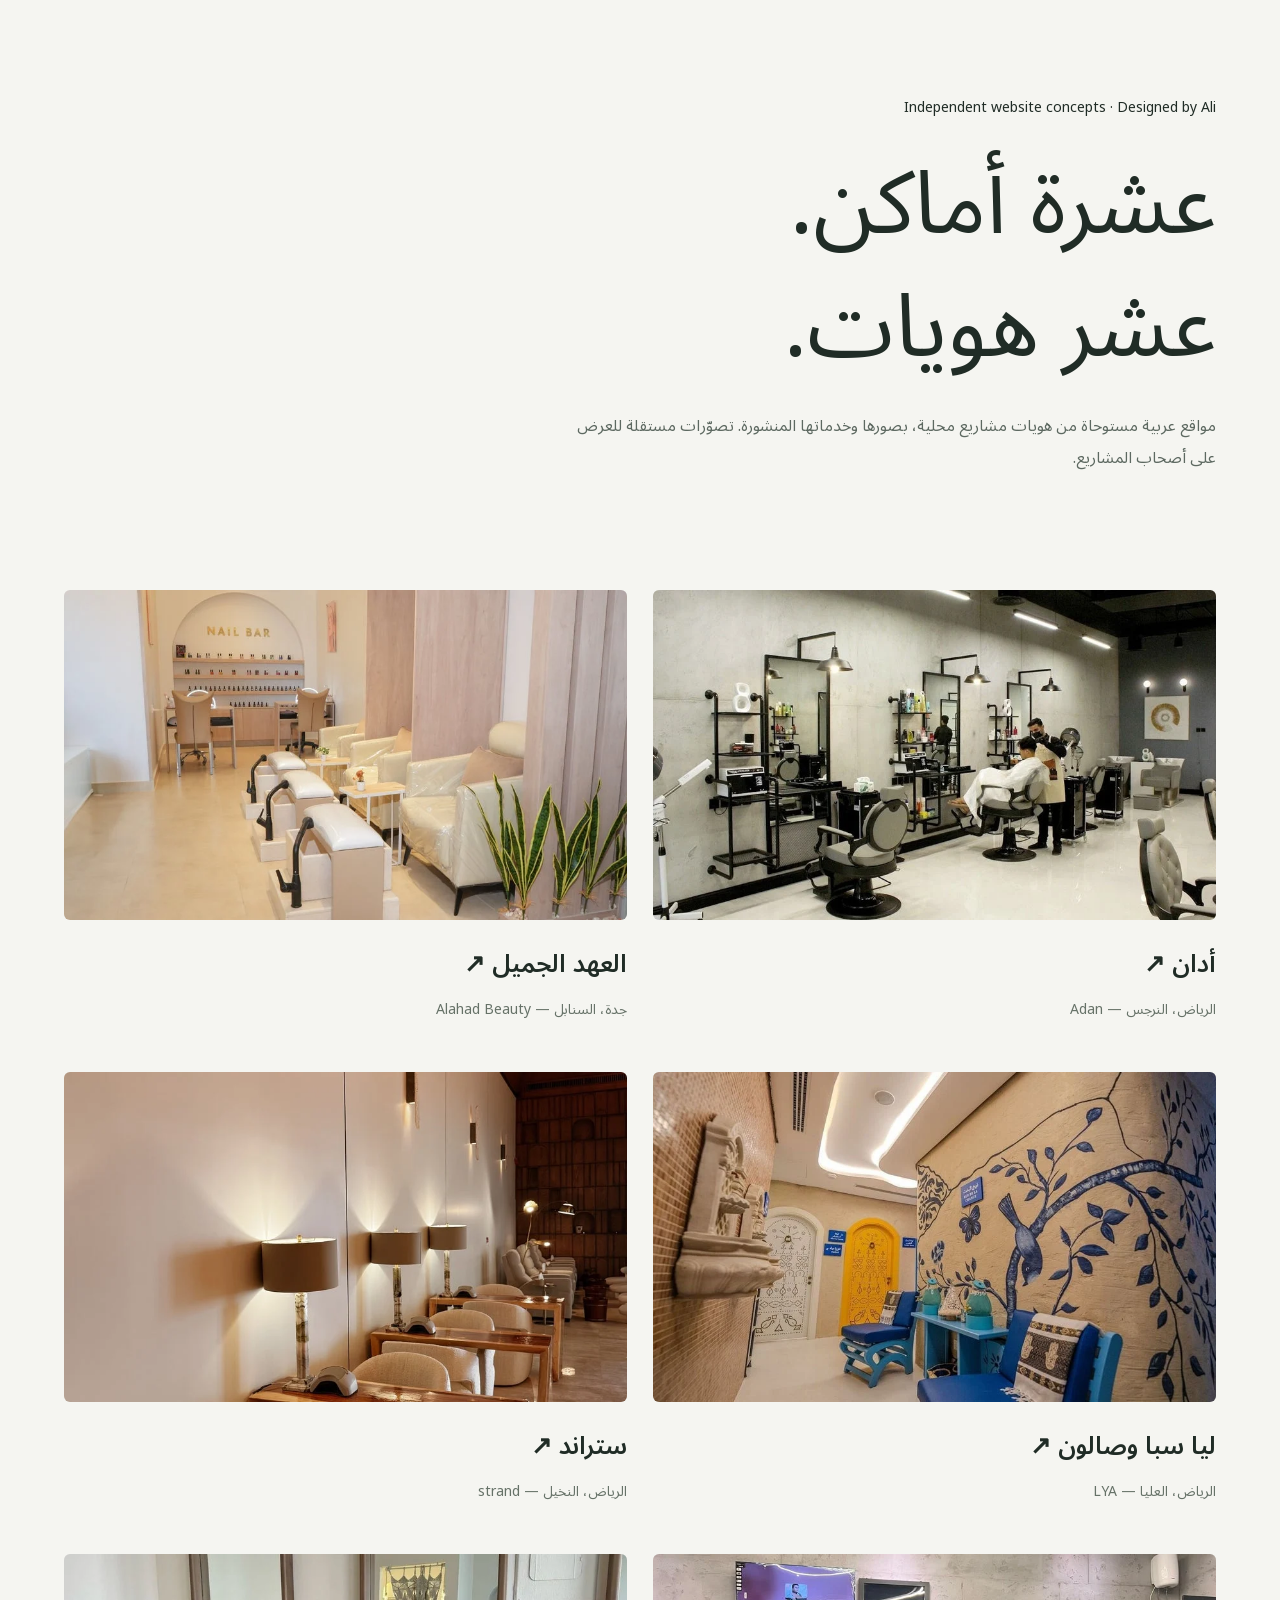
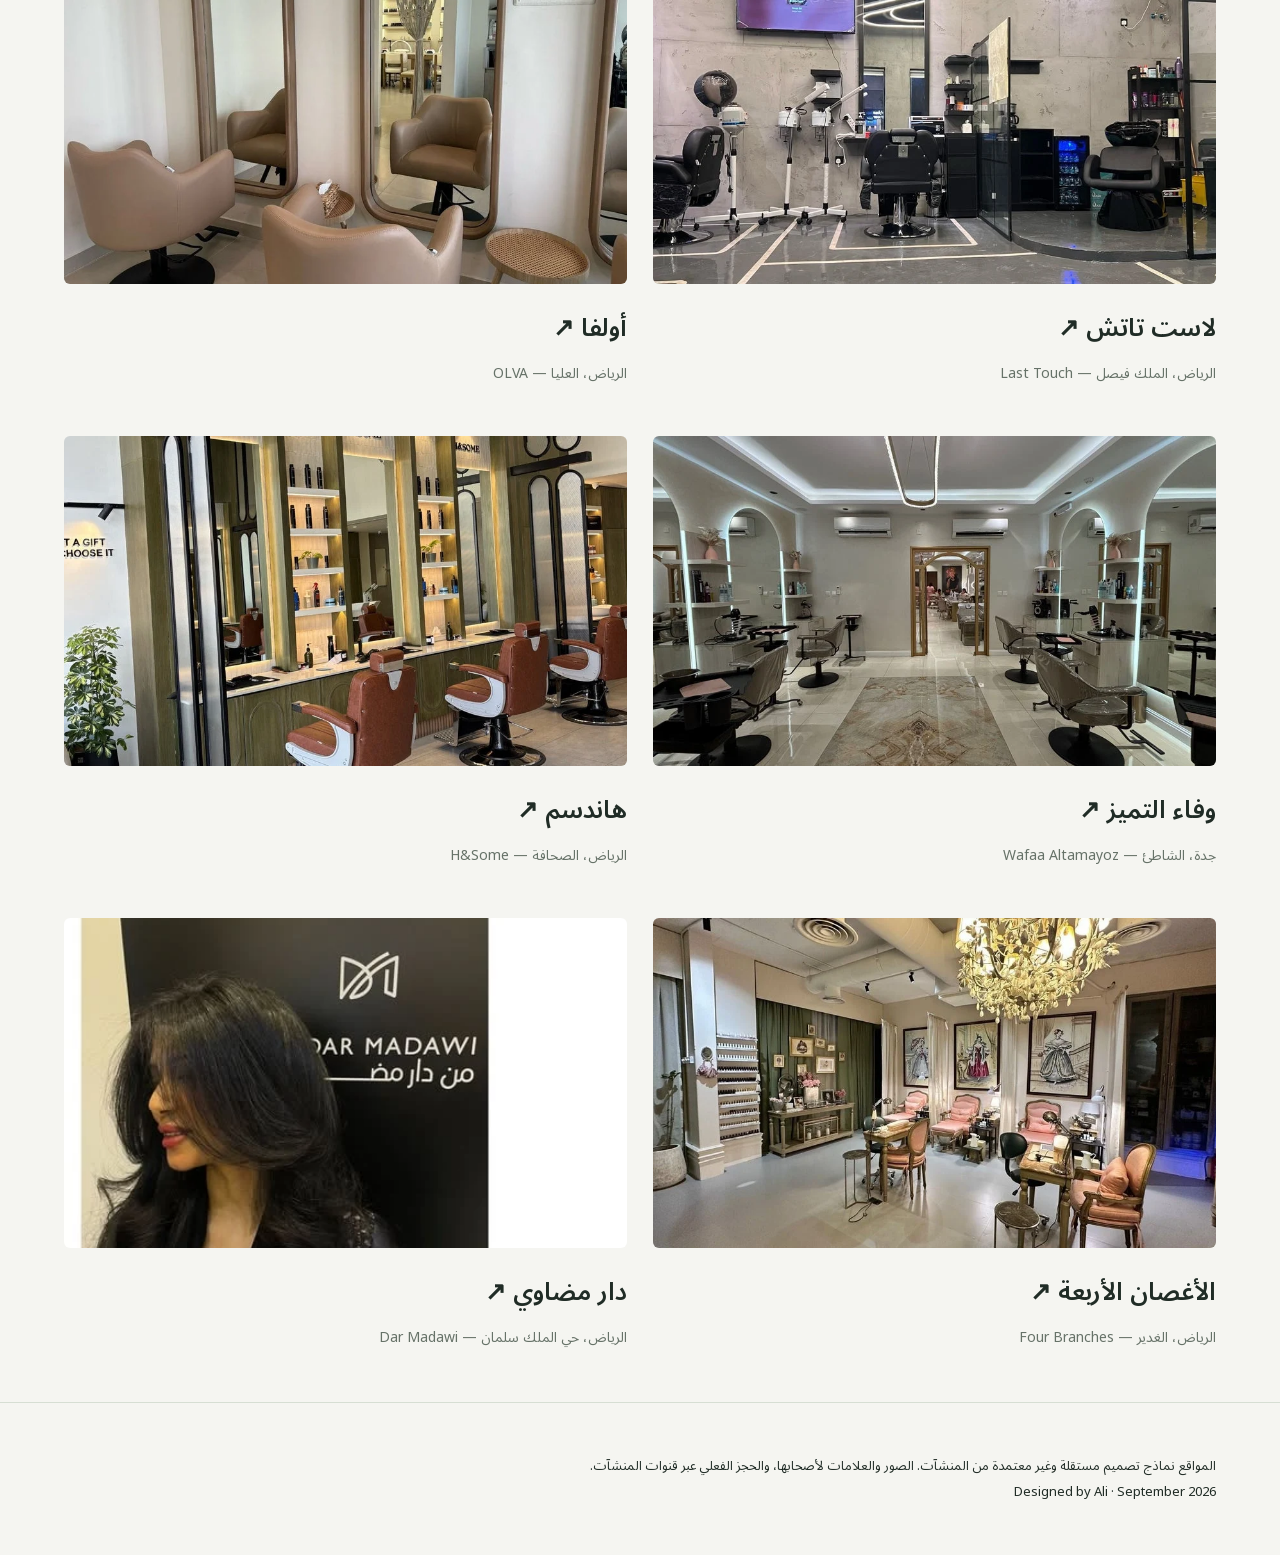
==== index.html @ f3ae63eb "Build ten Arabic business website concepts with sourced catalogs" ====
<!doctype html><html lang="ar" dir="rtl"><head><meta charset="utf-8"><meta name="viewport" content="width=device-width, initial-scale=1"><meta name="robots" content="noindex,nofollow"><link rel="icon" href="favicon.svg" type="image/svg+xml"><title>عشرة أماكن، عشر هويات | Ali</title><link rel="stylesheet" href="shared/fonts.css"><style>*{box-sizing:border-box}body{margin:0;background:#f5f5f1;color:#202c26;font-family:'Noto Sans Arabic',sans-serif}header,main,footer{max-width:1360px;margin:auto;padding:50px 5%}header{padding-top:90px}h1{font-size:clamp(40px,7vw,88px);font-weight:500;line-height:1.4;margin:20px 0}header p{max-width:640px;line-height:2;color:#5d6961}a{color:inherit;text-decoration:none}main{display:grid;grid-template-columns:1fr 1fr;gap:48px 26px}.card{display:block}.image{overflow:hidden;background:#ddd;border-radius:6px}.image img{display:block;width:100%;height:330px;object-fit:cover;transition:transform .5s}.card:hover img{transform:scale(1.035)}.card:focus-visible{outline:3px solid #345743;outline-offset:10px}.card h2{margin:18px 0 5px;font-size:25px}.card p{margin:0;color:#667268;font-size:14px}footer{border-top:1px solid #d6ded3;font-size:13px;line-height:2}small{font-size:14px}@media(max-width:700px){main{grid-template-columns:1fr;gap:32px}.image img{height:260px}header{padding-top:55px}}@media(prefers-reduced-motion:reduce){*{transition:none!important}}</style></head><body><header><small lang="en">Independent website concepts · Designed by Ali</small><h1>عشرة أماكن.<br>عشر هويات.</h1><p>مواقع عربية مستوحاة من هويات مشاريع محلية، بصورها وخدماتها المنشورة. تصوّرات مستقلة للعرض على أصحاب المشاريع.</p></header><main><a class="card" href="adan-salon/"><div class="image"><img src="adan-salon/assets/06.webp" alt="أدان" width="1000" height="700" loading="lazy"></div><h2>أدان <span aria-hidden="true">↗</span></h2><p>الرياض، النرجس — Adan</p></a><a class="card" href="alahad-beauty/"><div class="image"><img src="alahad-beauty/assets/00.webp" alt="العهد الجميل" width="1000" height="700" loading="lazy"></div><h2>العهد الجميل <span aria-hidden="true">↗</span></h2><p>جدة، السنابل — Alahad Beauty</p></a><a class="card" href="lya-spa/"><div class="image"><img src="lya-spa/assets/00.webp" alt="ليا سبا وصالون" width="1000" height="700" loading="lazy"></div><h2>ليا سبا وصالون <span aria-hidden="true">↗</span></h2><p>الرياض، العليا — LYA</p></a><a class="card" href="strand-salon/"><div class="image"><img src="strand-salon/assets/00.webp" alt="ستراند" width="1000" height="700" loading="lazy"></div><h2>ستراند <span aria-hidden="true">↗</span></h2><p>الرياض، النخيل — strand</p></a><a class="card" href="last-touch/"><div class="image"><img src="last-touch/assets/01.webp" alt="لاست تاتش" width="1000" height="700" loading="lazy"></div><h2>لاست تاتش <span aria-hidden="true">↗</span></h2><p>الرياض، الملك فيصل — Last Touch</p></a><a class="card" href="olva-spa/"><div class="image"><img src="olva-spa/assets/00.webp" alt="أولفا" width="1000" height="700" loading="lazy"></div><h2>أولفا <span aria-hidden="true">↗</span></h2><p>الرياض، العليا — OLVA</p></a><a class="card" href="wafaa-altamayoz/"><div class="image"><img src="wafaa-altamayoz/assets/03.webp" alt="وفاء التميز" width="1000" height="700" loading="lazy"></div><h2>وفاء التميز <span aria-hidden="true">↗</span></h2><p>جدة، الشاطئ — Wafaa Altamayoz</p></a><a class="card" href="handsome-salon/"><div class="image"><img src="handsome-salon/assets/01.webp" alt="هاندسم" width="1000" height="700" loading="lazy"></div><h2>هاندسم <span aria-hidden="true">↗</span></h2><p>الرياض، الصحافة — H&Some</p></a><a class="card" href="four-branches/"><div class="image"><img src="four-branches/assets/00.webp" alt="الأغصان الأربعة" width="1000" height="700" loading="lazy"></div><h2>الأغصان الأربعة <span aria-hidden="true">↗</span></h2><p>الرياض، الغدير — Four Branches</p></a><a class="card" href="dar-madawi/"><div class="image"><img src="dar-madawi/assets/ig10.webp" alt="دار مضاوي" width="1000" height="700" loading="lazy"></div><h2>دار مضاوي <span aria-hidden="true">↗</span></h2><p>الرياض، حي الملك سلمان — Dar Madawi</p></a></main><footer>المواقع نماذج تصميم مستقلة وغير معتمدة من المنشآت. الصور والعلامات لأصحابها، والحجز الفعلي عبر قنوات المنشآت.<br><span lang="en">Designed by Ali · September 2026</span></footer></body></html>
---- shared/fonts.css ----
/* latin-ext */
@font-face {
  font-family: 'DM Serif Display';
  font-style: normal;
  font-weight: 400;
  font-display: swap;
  src: url(fonts/font-0.woff2) format('woff2');
  unicode-range: U+0100-02BA, U+02BD-02C5, U+02C7-02CC, U+02CE-02D7, U+02DD-02FF, U+0304, U+0308, U+0329, U+1D00-1DBF, U+1E00-1E9F, U+1EF2-1EFF, U+2020, U+20A0-20AB, U+20AD-20C0, U+2113, U+2C60-2C7F, U+A720-A7FF;
}
/* latin */
@font-face {
  font-family: 'DM Serif Display';
  font-style: normal;
  font-weight: 400;
  font-display: swap;
  src: url(fonts/font-1.woff2) format('woff2');
  unicode-range: U+0000-00FF, U+0131, U+0152-0153, U+02BB-02BC, U+02C6, U+02DA, U+02DC, U+0304, U+0308, U+0329, U+2000-206F, U+20AC, U+2122, U+2191, U+2193, U+2212, U+2215, U+FEFF, U+FFFD;
}
/* cyrillic-ext */
@font-face {
  font-family: 'Manrope';
  font-style: normal;
  font-weight: 400;
  font-display: swap;
  src: url(fonts/font-2.woff2) format('woff2');
  unicode-range: U+0460-052F, U+1C80-1C8A, U+20B4, U+2DE0-2DFF, U+A640-A69F, U+FE2E-FE2F;
}
/* cyrillic */
@font-face {
  font-family: 'Manrope';
  font-style: normal;
  font-weight: 400;
  font-display: swap;
  src: url(fonts/font-3.woff2) format('woff2');
  unicode-range: U+0301, U+0400-045F, U+0490-0491, U+04B0-04B1, U+2116;
}
/* greek */
@font-face {
  font-family: 'Manrope';
  font-style: normal;
  font-weight: 400;
  font-display: swap;
  src: url(fonts/font-4.woff2) format('woff2');
  unicode-range: U+0370-0377, U+037A-037F, U+0384-038A, U+038C, U+038E-03A1, U+03A3-03FF;
}
/* vietnamese */
@font-face {
  font-family: 'Manrope';
  font-style: normal;
  font-weight: 400;
  font-display: swap;
  src: url(fonts/font-5.woff2) format('woff2');
  unicode-range: U+0102-0103, U+0110-0111, U+0128-0129, U+0168-0169, U+01A0-01A1, U+01AF-01B0, U+0300-0301, U+0303-0304, U+0308-0309, U+0323, U+0329, U+1EA0-1EF9, U+20AB;
}
/* latin-ext */
@font-face {
  font-family: 'Manrope';
  font-style: normal;
  font-weight: 400;
  font-display: swap;
  src: url(fonts/font-6.woff2) format('woff2');
  unicode-range: U+0100-02BA, U+02BD-02C5, U+02C7-02CC, U+02CE-02D7, U+02DD-02FF, U+0304, U+0308, U+0329, U+1D00-1DBF, U+1E00-1E9F, U+1EF2-1EFF, U+2020, U+20A0-20AB, U+20AD-20C0, U+2113, U+2C60-2C7F, U+A720-A7FF;
}
/* latin */
@font-face {
  font-family: 'Manrope';
  font-style: normal;
  font-weight: 400;
  font-display: swap;
  src: url(fonts/font-7.woff2) format('woff2');
  unicode-range: U+0000-00FF, U+0131, U+0152-0153, U+02BB-02BC, U+02C6, U+02DA, U+02DC, U+0304, U+0308, U+0329, U+2000-206F, U+20AC, U+2122, U+2191, U+2193, U+2212, U+2215, U+FEFF, U+FFFD;
}
/* cyrillic-ext */
@font-face {
  font-family: 'Manrope';
  font-style: normal;
  font-weight: 600;
  font-display: swap;
  src: url(fonts/font-2.woff2) format('woff2');
  unicode-range: U+0460-052F, U+1C80-1C8A, U+20B4, U+2DE0-2DFF, U+A640-A69F, U+FE2E-FE2F;
}
/* cyrillic */
@font-face {
  font-family: 'Manrope';
  font-style: normal;
  font-weight: 600;
  font-display: swap;
  src: url(fonts/font-3.woff2) format('woff2');
  unicode-range: U+0301, U+0400-045F, U+0490-0491, U+04B0-04B1, U+2116;
}
/* greek */
@font-face {
  font-family: 'Manrope';
  font-style: normal;
  font-weight: 600;
  font-display: swap;
  src: url(fonts/font-4.woff2) format('woff2');
  unicode-range: U+0370-0377, U+037A-037F, U+0384-038A, U+038C, U+038E-03A1, U+03A3-03FF;
}
/* vietnamese */
@font-face {
  font-family: 'Manrope';
  font-style: normal;
  font-weight: 600;
  font-display: swap;
  src: url(fonts/font-5.woff2) format('woff2');
  unicode-range: U+0102-0103, U+0110-0111, U+0128-0129, U+0168-0169, U+01A0-01A1, U+01AF-01B0, U+0300-0301, U+0303-0304, U+0308-0309, U+0323, U+0329, U+1EA0-1EF9, U+20AB;
}
/* latin-ext */
@font-face {
  font-family: 'Manrope';
  font-style: normal;
  font-weight: 600;
  font-display: swap;
  src: url(fonts/font-6.woff2) format('woff2');
  unicode-range: U+0100-02BA, U+02BD-02C5, U+02C7-02CC, U+02CE-02D7, U+02DD-02FF, U+0304, U+0308, U+0329, U+1D00-1DBF, U+1E00-1E9F, U+1EF2-1EFF, U+2020, U+20A0-20AB, U+20AD-20C0, U+2113, U+2C60-2C7F, U+A720-A7FF;
}
/* latin */
@font-face {
  font-family: 'Manrope';
  font-style: normal;
  font-weight: 600;
  font-display: swap;
  src: url(fonts/font-7.woff2) format('woff2');
  unicode-range: U+0000-00FF, U+0131, U+0152-0153, U+02BB-02BC, U+02C6, U+02DA, U+02DC, U+0304, U+0308, U+0329, U+2000-206F, U+20AC, U+2122, U+2191, U+2193, U+2212, U+2215, U+FEFF, U+FFFD;
}
/* arabic */
@font-face {
  font-family: 'Noto Naskh Arabic';
  font-style: normal;
  font-weight: 400;
  font-display: swap;
  src: url(fonts/font-8.woff2) format('woff2');
  unicode-range: U+0600-06FF, U+0750-077F, U+0870-088E, U+0890-0891, U+0897-08E1, U+08E3-08FF, U+200C-200E, U+2010-2011, U+204F, U+2E41, U+FB50-FDFF, U+FE70-FE74, U+FE76-FEFC, U+102E0-102FB, U+10E60-10E7E, U+10EC2-10EC4, U+10EFC-10EFF, U+1EE00-1EE03, U+1EE05-1EE1F, U+1EE21-1EE22, U+1EE24, U+1EE27, U+1EE29-1EE32, U+1EE34-1EE37, U+1EE39, U+1EE3B, U+1EE42, U+1EE47, U+1EE49, U+1EE4B, U+1EE4D-1EE4F, U+1EE51-1EE52, U+1EE54, U+1EE57, U+1EE59, U+1EE5B, U+1EE5D, U+1EE5F, U+1EE61-1EE62, U+1EE64, U+1EE67-1EE6A, U+1EE6C-1EE72, U+1EE74-1EE77, U+1EE79-1EE7C, U+1EE7E, U+1EE80-1EE89, U+1EE8B-1EE9B, U+1EEA1-1EEA3, U+1EEA5-1EEA9, U+1EEAB-1EEBB, U+1EEF0-1EEF1;
}
/* math */
@font-face {
  font-family: 'Noto Naskh Arabic';
  font-style: normal;
  font-weight: 400;
  font-display: swap;
  src: url(fonts/font-9.woff2) format('woff2');
  unicode-range: U+0302-0303, U+0305, U+0307-0308, U+0310, U+0312, U+0315, U+031A, U+0326-0327, U+032C, U+032F-0330, U+0332-0333, U+0338, U+033A, U+0346, U+034D, U+0391-03A1, U+03A3-03A9, U+03B1-03C9, U+03D1, U+03D5-03D6, U+03F0-03F1, U+03F4-03F5, U+2016-2017, U+2034-2038, U+203C, U+2040, U+2043, U+2047, U+2050, U+2057, U+205F, U+2070-2071, U+2074-208E, U+2090-209C, U+20D0-20DC, U+20E1, U+20E5-20EF, U+2100-2112, U+2114-2115, U+2117-2121, U+2123-214F, U+2190, U+2192, U+2194-21AE, U+21B0-21E5, U+21F1-21F2, U+21F4-2211, U+2213-2214, U+2216-22FF, U+2308-230B, U+2310, U+2319, U+231C-2321, U+2336-237A, U+237C, U+2395, U+239B-23B7, U+23D0, U+23DC-23E1, U+2474-2475, U+25AF, U+25B3, U+25B7, U+25BD, U+25C1, U+25CA, U+25CC, U+25FB, U+266D-266F, U+27C0-27FF, U+2900-2AFF, U+2B0E-2B11, U+2B30-2B4C, U+2BFE, U+3030, U+FF5B, U+FF5D, U+1D400-1D7FF, U+1EE00-1EEFF;
}
/* symbols */
@font-face {
  font-family: 'Noto Naskh Arabic';
  font-style: normal;
  font-weight: 400;
  font-display: swap;
  src: url(fonts/font-10.woff2) format('woff2');
  unicode-range: U+0001-000C, U+000E-001F, U+007F-009F, U+20DD-20E0, U+20E2-20E4, U+2150-218F, U+2190, U+2192, U+2194-2199, U+21AF, U+21E6-21F0, U+21F3, U+2218-2219, U+2299, U+22C4-22C6, U+2300-243F, U+2440-244A, U+2460-24FF, U+25A0-27BF, U+2800-28FF, U+2921-2922, U+2981, U+29BF, U+29EB, U+2B00-2BFF, U+4DC0-4DFF, U+FFF9-FFFB, U+10140-1018E, U+10190-1019C, U+101A0, U+101D0-101FD, U+102E0-102FB, U+10E60-10E7E, U+1D2C0-1D2D3, U+1D2E0-1D37F, U+1F000-1F0FF, U+1F100-1F1AD, U+1F1E6-1F1FF, U+1F30D-1F30F, U+1F315, U+1F31C, U+1F31E, U+1F320-1F32C, U+1F336, U+1F378, U+1F37D, U+1F382, U+1F393-1F39F, U+1F3A7-1F3A8, U+1F3AC-1F3AF, U+1F3C2, U+1F3C4-1F3C6, U+1F3CA-1F3CE, U+1F3D4-1F3E0, U+1F3ED, U+1F3F1-1F3F3, U+1F3F5-1F3F7, U+1F408, U+1F415, U+1F41F, U+1F426, U+1F43F, U+1F441-1F442, U+1F444, U+1F446-1F449, U+1F44C-1F44E, U+1F453, U+1F46A, U+1F47D, U+1F4A3, U+1F4B0, U+1F4B3, U+1F4B9, U+1F4BB, U+1F4BF, U+1F4C8-1F4CB, U+1F4D6, U+1F4DA, U+1F4DF, U+1F4E3-1F4E6, U+1F4EA-1F4ED, U+1F4F7, U+1F4F9-1F4FB, U+1F4FD-1F4FE, U+1F503, U+1F507-1F50B, U+1F50D, U+1F512-1F513, U+1F53E-1F54A, U+1F54F-1F5FA, U+1F610, U+1F650-1F67F, U+1F687, U+1F68D, U+1F691, U+1F694, U+1F698, U+1F6AD, U+1F6B2, U+1F6B9-1F6BA, U+1F6BC, U+1F6C6-1F6CF, U+1F6D3-1F6D7, U+1F6E0-1F6EA, U+1F6F0-1F6F3, U+1F6F7-1F6FC, U+1F700-1F7FF, U+1F800-1F80B, U+1F810-1F847, U+1F850-1F859, U+1F860-1F887, U+1F890-1F8AD, U+1F8B0-1F8BB, U+1F8C0-1F8C1, U+1F900-1F90B, U+1F93B, U+1F946, U+1F984, U+1F996, U+1F9E9, U+1FA00-1FA6F, U+1FA70-1FA7C, U+1FA80-1FA89, U+1FA8F-1FAC6, U+1FACE-1FADC, U+1FADF-1FAE9, U+1FAF0-1FAF8, U+1FB00-1FBFF;
}
/* latin-ext */
@font-face {
  font-family: 'Noto Naskh Arabic';
  font-style: normal;
  font-weight: 400;
  font-display: swap;
  src: url(fonts/font-11.woff2) format('woff2');
  unicode-range: U+0100-02BA, U+02BD-02C5, U+02C7-02CC, U+02CE-02D7, U+02DD-02FF, U+0304, U+0308, U+0329, U+1D00-1DBF, U+1E00-1E9F, U+1EF2-1EFF, U+2020, U+20A0-20AB, U+20AD-20C0, U+2113, U+2C60-2C7F, U+A720-A7FF;
}
/* latin */
@font-face {
  font-family: 'Noto Naskh Arabic';
  font-style: normal;
  font-weight: 400;
  font-display: swap;
  src: url(fonts/font-12.woff2) format('woff2');
  unicode-range: U+0000-00FF, U+0131, U+0152-0153, U+02BB-02BC, U+02C6, U+02DA, U+02DC, U+0304, U+0308, U+0329, U+2000-206F, U+20AC, U+2122, U+2191, U+2193, U+2212, U+2215, U+FEFF, U+FFFD;
}
/* arabic */
@font-face {
  font-family: 'Noto Naskh Arabic';
  font-style: normal;
  font-weight: 600;
  font-display: swap;
  src: url(fonts/font-8.woff2) format('woff2');
  unicode-range: U+0600-06FF, U+0750-077F, U+0870-088E, U+0890-0891, U+0897-08E1, U+08E3-08FF, U+200C-200E, U+2010-2011, U+204F, U+2E41, U+FB50-FDFF, U+FE70-FE74, U+FE76-FEFC, U+102E0-102FB, U+10E60-10E7E, U+10EC2-10EC4, U+10EFC-10EFF, U+1EE00-1EE03, U+1EE05-1EE1F, U+1EE21-1EE22, U+1EE24, U+1EE27, U+1EE29-1EE32, U+1EE34-1EE37, U+1EE39, U+1EE3B, U+1EE42, U+1EE47, U+1EE49, U+1EE4B, U+1EE4D-1EE4F, U+1EE51-1EE52, U+1EE54, U+1EE57, U+1EE59, U+1EE5B, U+1EE5D, U+1EE5F, U+1EE61-1EE62, U+1EE64, U+1EE67-1EE6A, U+1EE6C-1EE72, U+1EE74-1EE77, U+1EE79-1EE7C, U+1EE7E, U+1EE80-1EE89, U+1EE8B-1EE9B, U+1EEA1-1EEA3, U+1EEA5-1EEA9, U+1EEAB-1EEBB, U+1EEF0-1EEF1;
}
/* math */
@font-face {
  font-family: 'Noto Naskh Arabic';
  font-style: normal;
  font-weight: 600;
  font-display: swap;
  src: url(fonts/font-9.woff2) format('woff2');
  unicode-range: U+0302-0303, U+0305, U+0307-0308, U+0310, U+0312, U+0315, U+031A, U+0326-0327, U+032C, U+032F-0330, U+0332-0333, U+0338, U+033A, U+0346, U+034D, U+0391-03A1, U+03A3-03A9, U+03B1-03C9, U+03D1, U+03D5-03D6, U+03F0-03F1, U+03F4-03F5, U+2016-2017, U+2034-2038, U+203C, U+2040, U+2043, U+2047, U+2050, U+2057, U+205F, U+2070-2071, U+2074-208E, U+2090-209C, U+20D0-20DC, U+20E1, U+20E5-20EF, U+2100-2112, U+2114-2115, U+2117-2121, U+2123-214F, U+2190, U+2192, U+2194-21AE, U+21B0-21E5, U+21F1-21F2, U+21F4-2211, U+2213-2214, U+2216-22FF, U+2308-230B, U+2310, U+2319, U+231C-2321, U+2336-237A, U+237C, U+2395, U+239B-23B7, U+23D0, U+23DC-23E1, U+2474-2475, U+25AF, U+25B3, U+25B7, U+25BD, U+25C1, U+25CA, U+25CC, U+25FB, U+266D-266F, U+27C0-27FF, U+2900-2AFF, U+2B0E-2B11, U+2B30-2B4C, U+2BFE, U+3030, U+FF5B, U+FF5D, U+1D400-1D7FF, U+1EE00-1EEFF;
}
/* symbols */
@font-face {
  font-family: 'Noto Naskh Arabic';
  font-style: normal;
  font-weight: 600;
  font-display: swap;
  src: url(fonts/font-10.woff2) format('woff2');
  unicode-range: U+0001-000C, U+000E-001F, U+007F-009F, U+20DD-20E0, U+20E2-20E4, U+2150-218F, U+2190, U+2192, U+2194-2199, U+21AF, U+21E6-21F0, U+21F3, U+2218-2219, U+2299, U+22C4-22C6, U+2300-243F, U+2440-244A, U+2460-24FF, U+25A0-27BF, U+2800-28FF, U+2921-2922, U+2981, U+29BF, U+29EB, U+2B00-2BFF, U+4DC0-4DFF, U+FFF9-FFFB, U+10140-1018E, U+10190-1019C, U+101A0, U+101D0-101FD, U+102E0-102FB, U+10E60-10E7E, U+1D2C0-1D2D3, U+1D2E0-1D37F, U+1F000-1F0FF, U+1F100-1F1AD, U+1F1E6-1F1FF, U+1F30D-1F30F, U+1F315, U+1F31C, U+1F31E, U+1F320-1F32C, U+1F336, U+1F378, U+1F37D, U+1F382, U+1F393-1F39F, U+1F3A7-1F3A8, U+1F3AC-1F3AF, U+1F3C2, U+1F3C4-1F3C6, U+1F3CA-1F3CE, U+1F3D4-1F3E0, U+1F3ED, U+1F3F1-1F3F3, U+1F3F5-1F3F7, U+1F408, U+1F415, U+1F41F, U+1F426, U+1F43F, U+1F441-1F442, U+1F444, U+1F446-1F449, U+1F44C-1F44E, U+1F453, U+1F46A, U+1F47D, U+1F4A3, U+1F4B0, U+1F4B3, U+1F4B9, U+1F4BB, U+1F4BF, U+1F4C8-1F4CB, U+1F4D6, U+1F4DA, U+1F4DF, U+1F4E3-1F4E6, U+1F4EA-1F4ED, U+1F4F7, U+1F4F9-1F4FB, U+1F4FD-1F4FE, U+1F503, U+1F507-1F50B, U+1F50D, U+1F512-1F513, U+1F53E-1F54A, U+1F54F-1F5FA, U+1F610, U+1F650-1F67F, U+1F687, U+1F68D, U+1F691, U+1F694, U+1F698, U+1F6AD, U+1F6B2, U+1F6B9-1F6BA, U+1F6BC, U+1F6C6-1F6CF, U+1F6D3-1F6D7, U+1F6E0-1F6EA, U+1F6F0-1F6F3, U+1F6F7-1F6FC, U+1F700-1F7FF, U+1F800-1F80B, U+1F810-1F847, U+1F850-1F859, U+1F860-1F887, U+1F890-1F8AD, U+1F8B0-1F8BB, U+1F8C0-1F8C1, U+1F900-1F90B, U+1F93B, U+1F946, U+1F984, U+1F996, U+1F9E9, U+1FA00-1FA6F, U+1FA70-1FA7C, U+1FA80-1FA89, U+1FA8F-1FAC6, U+1FACE-1FADC, U+1FADF-1FAE9, U+1FAF0-1FAF8, U+1FB00-1FBFF;
}
/* latin-ext */
@font-face {
  font-family: 'Noto Naskh Arabic';
  font-style: normal;
  font-weight: 600;
  font-display: swap;
  src: url(fonts/font-11.woff2) format('woff2');
  unicode-range: U+0100-02BA, U+02BD-02C5, U+02C7-02CC, U+02CE-02D7, U+02DD-02FF, U+0304, U+0308, U+0329, U+1D00-1DBF, U+1E00-1E9F, U+1EF2-1EFF, U+2020, U+20A0-20AB, U+20AD-20C0, U+2113, U+2C60-2C7F, U+A720-A7FF;
}
/* latin */
@font-face {
  font-family: 'Noto Naskh Arabic';
  font-style: normal;
  font-weight: 600;
  font-display: swap;
  src: url(fonts/font-12.woff2) format('woff2');
  unicode-range: U+0000-00FF, U+0131, U+0152-0153, U+02BB-02BC, U+02C6, U+02DA, U+02DC, U+0304, U+0308, U+0329, U+2000-206F, U+20AC, U+2122, U+2191, U+2193, U+2212, U+2215, U+FEFF, U+FFFD;
}
/* arabic */
@font-face {
  font-family: 'Noto Sans Arabic';
  font-style: normal;
  font-weight: 400;
  font-stretch: 100%;
  font-display: swap;
  src: url(fonts/font-13.woff2) format('woff2');
  unicode-range: U+0600-06FF, U+0750-077F, U+0870-088E, U+0890-0891, U+0897-08E1, U+08E3-08FF, U+200C-200E, U+2010-2011, U+204F, U+2E41, U+FB50-FDFF, U+FE70-FE74, U+FE76-FEFC, U+102E0-102FB, U+10E60-10E7E, U+10EC2-10EC4, U+10EFC-10EFF, U+1EE00-1EE03, U+1EE05-1EE1F, U+1EE21-1EE22, U+1EE24, U+1EE27, U+1EE29-1EE32, U+1EE34-1EE37, U+1EE39, U+1EE3B, U+1EE42, U+1EE47, U+1EE49, U+1EE4B, U+1EE4D-1EE4F, U+1EE51-1EE52, U+1EE54, U+1EE57, U+1EE59, U+1EE5B, U+1EE5D, U+1EE5F, U+1EE61-1EE62, U+1EE64, U+1EE67-1EE6A, U+1EE6C-1EE72, U+1EE74-1EE77, U+1EE79-1EE7C, U+1EE7E, U+1EE80-1EE89, U+1EE8B-1EE9B, U+1EEA1-1EEA3, U+1EEA5-1EEA9, U+1EEAB-1EEBB, U+1EEF0-1EEF1;
}
/* math */
@font-face {
  font-family: 'Noto Sans Arabic';
  font-style: normal;
  font-weight: 400;
  font-stretch: 100%;
  font-display: swap;
  src: url(fonts/font-14.woff2) format('woff2');
  unicode-range: U+0302-0303, U+0305, U+0307-0308, U+0310, U+0312, U+0315, U+031A, U+0326-0327, U+032C, U+032F-0330, U+0332-0333, U+0338, U+033A, U+0346, U+034D, U+0391-03A1, U+03A3-03A9, U+03B1-03C9, U+03D1, U+03D5-03D6, U+03F0-03F1, U+03F4-03F5, U+2016-2017, U+2034-2038, U+203C, U+2040, U+2043, U+2047, U+2050, U+2057, U+205F, U+2070-2071, U+2074-208E, U+2090-209C, U+20D0-20DC, U+20E1, U+20E5-20EF, U+2100-2112, U+2114-2115, U+2117-2121, U+2123-214F, U+2190, U+2192, U+2194-21AE, U+21B0-21E5, U+21F1-21F2, U+21F4-2211, U+2213-2214, U+2216-22FF, U+2308-230B, U+2310, U+2319, U+231C-2321, U+2336-237A, U+237C, U+2395, U+239B-23B7, U+23D0, U+23DC-23E1, U+2474-2475, U+25AF, U+25B3, U+25B7, U+25BD, U+25C1, U+25CA, U+25CC, U+25FB, U+266D-266F, U+27C0-27FF, U+2900-2AFF, U+2B0E-2B11, U+2B30-2B4C, U+2BFE, U+3030, U+FF5B, U+FF5D, U+1D400-1D7FF, U+1EE00-1EEFF;
}
/* symbols */
@font-face {
  font-family: 'Noto Sans Arabic';
  font-style: normal;
  font-weight: 400;
  font-stretch: 100%;
  font-display: swap;
  src: url(fonts/font-15.woff2) format('woff2');
  unicode-range: U+0001-000C, U+000E-001F, U+007F-009F, U+20DD-20E0, U+20E2-20E4, U+2150-218F, U+2190, U+2192, U+2194-2199, U+21AF, U+21E6-21F0, U+21F3, U+2218-2219, U+2299, U+22C4-22C6, U+2300-243F, U+2440-244A, U+2460-24FF, U+25A0-27BF, U+2800-28FF, U+2921-2922, U+2981, U+29BF, U+29EB, U+2B00-2BFF, U+4DC0-4DFF, U+FFF9-FFFB, U+10140-1018E, U+10190-1019C, U+101A0, U+101D0-101FD, U+102E0-102FB, U+10E60-10E7E, U+1D2C0-1D2D3, U+1D2E0-1D37F, U+1F000-1F0FF, U+1F100-1F1AD, U+1F1E6-1F1FF, U+1F30D-1F30F, U+1F315, U+1F31C, U+1F31E, U+1F320-1F32C, U+1F336, U+1F378, U+1F37D, U+1F382, U+1F393-1F39F, U+1F3A7-1F3A8, U+1F3AC-1F3AF, U+1F3C2, U+1F3C4-1F3C6, U+1F3CA-1F3CE, U+1F3D4-1F3E0, U+1F3ED, U+1F3F1-1F3F3, U+1F3F5-1F3F7, U+1F408, U+1F415, U+1F41F, U+1F426, U+1F43F, U+1F441-1F442, U+1F444, U+1F446-1F449, U+1F44C-1F44E, U+1F453, U+1F46A, U+1F47D, U+1F4A3, U+1F4B0, U+1F4B3, U+1F4B9, U+1F4BB, U+1F4BF, U+1F4C8-1F4CB, U+1F4D6, U+1F4DA, U+1F4DF, U+1F4E3-1F4E6, U+1F4EA-1F4ED, U+1F4F7, U+1F4F9-1F4FB, U+1F4FD-1F4FE, U+1F503, U+1F507-1F50B, U+1F50D, U+1F512-1F513, U+1F53E-1F54A, U+1F54F-1F5FA, U+1F610, U+1F650-1F67F, U+1F687, U+1F68D, U+1F691, U+1F694, U+1F698, U+1F6AD, U+1F6B2, U+1F6B9-1F6BA, U+1F6BC, U+1F6C6-1F6CF, U+1F6D3-1F6D7, U+1F6E0-1F6EA, U+1F6F0-1F6F3, U+1F6F7-1F6FC, U+1F700-1F7FF, U+1F800-1F80B, U+1F810-1F847, U+1F850-1F859, U+1F860-1F887, U+1F890-1F8AD, U+1F8B0-1F8BB, U+1F8C0-1F8C1, U+1F900-1F90B, U+1F93B, U+1F946, U+1F984, U+1F996, U+1F9E9, U+1FA00-1FA6F, U+1FA70-1FA7C, U+1FA80-1FA89, U+1FA8F-1FAC6, U+1FACE-1FADC, U+1FADF-1FAE9, U+1FAF0-1FAF8, U+1FB00-1FBFF;
}
/* latin-ext */
@font-face {
  font-family: 'Noto Sans Arabic';
  font-style: normal;
  font-weight: 400;
  font-stretch: 100%;
  font-display: swap;
  src: url(fonts/font-16.woff2) format('woff2');
  unicode-range: U+0100-02BA, U+02BD-02C5, U+02C7-02CC, U+02CE-02D7, U+02DD-02FF, U+0304, U+0308, U+0329, U+1D00-1DBF, U+1E00-1E9F, U+1EF2-1EFF, U+2020, U+20A0-20AB, U+20AD-20C0, U+2113, U+2C60-2C7F, U+A720-A7FF;
}
/* latin */
@font-face {
  font-family: 'Noto Sans Arabic';
  font-style: normal;
  font-weight: 400;
  font-stretch: 100%;
  font-display: swap;
  src: url(fonts/font-17.woff2) format('woff2');
  unicode-range: U+0000-00FF, U+0131, U+0152-0153, U+02BB-02BC, U+02C6, U+02DA, U+02DC, U+0304, U+0308, U+0329, U+2000-206F, U+20AC, U+2122, U+2191, U+2193, U+2212, U+2215, U+FEFF, U+FFFD;
}
/* arabic */
@font-face {
  font-family: 'Noto Sans Arabic';
  font-style: normal;
  font-weight: 600;
  font-stretch: 100%;
  font-display: swap;
  src: url(fonts/font-13.woff2) format('woff2');
  unicode-range: U+0600-06FF, U+0750-077F, U+0870-088E, U+0890-0891, U+0897-08E1, U+08E3-08FF, U+200C-200E, U+2010-2011, U+204F, U+2E41, U+FB50-FDFF, U+FE70-FE74, U+FE76-FEFC, U+102E0-102FB, U+10E60-10E7E, U+10EC2-10EC4, U+10EFC-10EFF, U+1EE00-1EE03, U+1EE05-1EE1F, U+1EE21-1EE22, U+1EE24, U+1EE27, U+1EE29-1EE32, U+1EE34-1EE37, U+1EE39, U+1EE3B, U+1EE42, U+1EE47, U+1EE49, U+1EE4B, U+1EE4D-1EE4F, U+1EE51-1EE52, U+1EE54, U+1EE57, U+1EE59, U+1EE5B, U+1EE5D, U+1EE5F, U+1EE61-1EE62, U+1EE64, U+1EE67-1EE6A, U+1EE6C-1EE72, U+1EE74-1EE77, U+1EE79-1EE7C, U+1EE7E, U+1EE80-1EE89, U+1EE8B-1EE9B, U+1EEA1-1EEA3, U+1EEA5-1EEA9, U+1EEAB-1EEBB, U+1EEF0-1EEF1;
}
/* math */
@font-face {
  font-family: 'Noto Sans Arabic';
  font-style: normal;
  font-weight: 600;
  font-stretch: 100%;
  font-display: swap;
  src: url(fonts/font-14.woff2) format('woff2');
  unicode-range: U+0302-0303, U+0305, U+0307-0308, U+0310, U+0312, U+0315, U+031A, U+0326-0327, U+032C, U+032F-0330, U+0332-0333, U+0338, U+033A, U+0346, U+034D, U+0391-03A1, U+03A3-03A9, U+03B1-03C9, U+03D1, U+03D5-03D6, U+03F0-03F1, U+03F4-03F5, U+2016-2017, U+2034-2038, U+203C, U+2040, U+2043, U+2047, U+2050, U+2057, U+205F, U+2070-2071, U+2074-208E, U+2090-209C, U+20D0-20DC, U+20E1, U+20E5-20EF, U+2100-2112, U+2114-2115, U+2117-2121, U+2123-214F, U+2190, U+2192, U+2194-21AE, U+21B0-21E5, U+21F1-21F2, U+21F4-2211, U+2213-2214, U+2216-22FF, U+2308-230B, U+2310, U+2319, U+231C-2321, U+2336-237A, U+237C, U+2395, U+239B-23B7, U+23D0, U+23DC-23E1, U+2474-2475, U+25AF, U+25B3, U+25B7, U+25BD, U+25C1, U+25CA, U+25CC, U+25FB, U+266D-266F, U+27C0-27FF, U+2900-2AFF, U+2B0E-2B11, U+2B30-2B4C, U+2BFE, U+3030, U+FF5B, U+FF5D, U+1D400-1D7FF, U+1EE00-1EEFF;
}
/* symbols */
@font-face {
  font-family: 'Noto Sans Arabic';
  font-style: normal;
  font-weight: 600;
  font-stretch: 100%;
  font-display: swap;
  src: url(fonts/font-15.woff2) format('woff2');
  unicode-range: U+0001-000C, U+000E-001F, U+007F-009F, U+20DD-20E0, U+20E2-20E4, U+2150-218F, U+2190, U+2192, U+2194-2199, U+21AF, U+21E6-21F0, U+21F3, U+2218-2219, U+2299, U+22C4-22C6, U+2300-243F, U+2440-244A, U+2460-24FF, U+25A0-27BF, U+2800-28FF, U+2921-2922, U+2981, U+29BF, U+29EB, U+2B00-2BFF, U+4DC0-4DFF, U+FFF9-FFFB, U+10140-1018E, U+10190-1019C, U+101A0, U+101D0-101FD, U+102E0-102FB, U+10E60-10E7E, U+1D2C0-1D2D3, U+1D2E0-1D37F, U+1F000-1F0FF, U+1F100-1F1AD, U+1F1E6-1F1FF, U+1F30D-1F30F, U+1F315, U+1F31C, U+1F31E, U+1F320-1F32C, U+1F336, U+1F378, U+1F37D, U+1F382, U+1F393-1F39F, U+1F3A7-1F3A8, U+1F3AC-1F3AF, U+1F3C2, U+1F3C4-1F3C6, U+1F3CA-1F3CE, U+1F3D4-1F3E0, U+1F3ED, U+1F3F1-1F3F3, U+1F3F5-1F3F7, U+1F408, U+1F415, U+1F41F, U+1F426, U+1F43F, U+1F441-1F442, U+1F444, U+1F446-1F449, U+1F44C-1F44E, U+1F453, U+1F46A, U+1F47D, U+1F4A3, U+1F4B0, U+1F4B3, U+1F4B9, U+1F4BB, U+1F4BF, U+1F4C8-1F4CB, U+1F4D6, U+1F4DA, U+1F4DF, U+1F4E3-1F4E6, U+1F4EA-1F4ED, U+1F4F7, U+1F4F9-1F4FB, U+1F4FD-1F4FE, U+1F503, U+1F507-1F50B, U+1F50D, U+1F512-1F513, U+1F53E-1F54A, U+1F54F-1F5FA, U+1F610, U+1F650-1F67F, U+1F687, U+1F68D, U+1F691, U+1F694, U+1F698, U+1F6AD, U+1F6B2, U+1F6B9-1F6BA, U+1F6BC, U+1F6C6-1F6CF, U+1F6D3-1F6D7, U+1F6E0-1F6EA, U+1F6F0-1F6F3, U+1F6F7-1F6FC, U+1F700-1F7FF, U+1F800-1F80B, U+1F810-1F847, U+1F850-1F859, U+1F860-1F887, U+1F890-1F8AD, U+1F8B0-1F8BB, U+1F8C0-1F8C1, U+1F900-1F90B, U+1F93B, U+1F946, U+1F984, U+1F996, U+1F9E9, U+1FA00-1FA6F, U+1FA70-1FA7C, U+1FA80-1FA89, U+1FA8F-1FAC6, U+1FACE-1FADC, U+1FADF-1FAE9, U+1FAF0-1FAF8, U+1FB00-1FBFF;
}
/* latin-ext */
@font-face {
  font-family: 'Noto Sans Arabic';
  font-style: normal;
  font-weight: 600;
  font-stretch: 100%;
  font-display: swap;
  src: url(fonts/font-16.woff2) format('woff2');
  unicode-range: U+0100-02BA, U+02BD-02C5, U+02C7-02CC, U+02CE-02D7, U+02DD-02FF, U+0304, U+0308, U+0329, U+1D00-1DBF, U+1E00-1E9F, U+1EF2-1EFF, U+2020, U+20A0-20AB, U+20AD-20C0, U+2113, U+2C60-2C7F, U+A720-A7FF;
}
/* latin */
@font-face {
  font-family: 'Noto Sans Arabic';
  font-style: normal;
  font-weight: 600;
  font-stretch: 100%;
  font-display: swap;
  src: url(fonts/font-17.woff2) format('woff2');
  unicode-range: U+0000-00FF, U+0131, U+0152-0153, U+02BB-02BC, U+02C6, U+02DA, U+02DC, U+0304, U+0308, U+0329, U+2000-206F, U+20AC, U+2122, U+2191, U+2193, U+2212, U+2215, U+FEFF, U+FFFD;
}
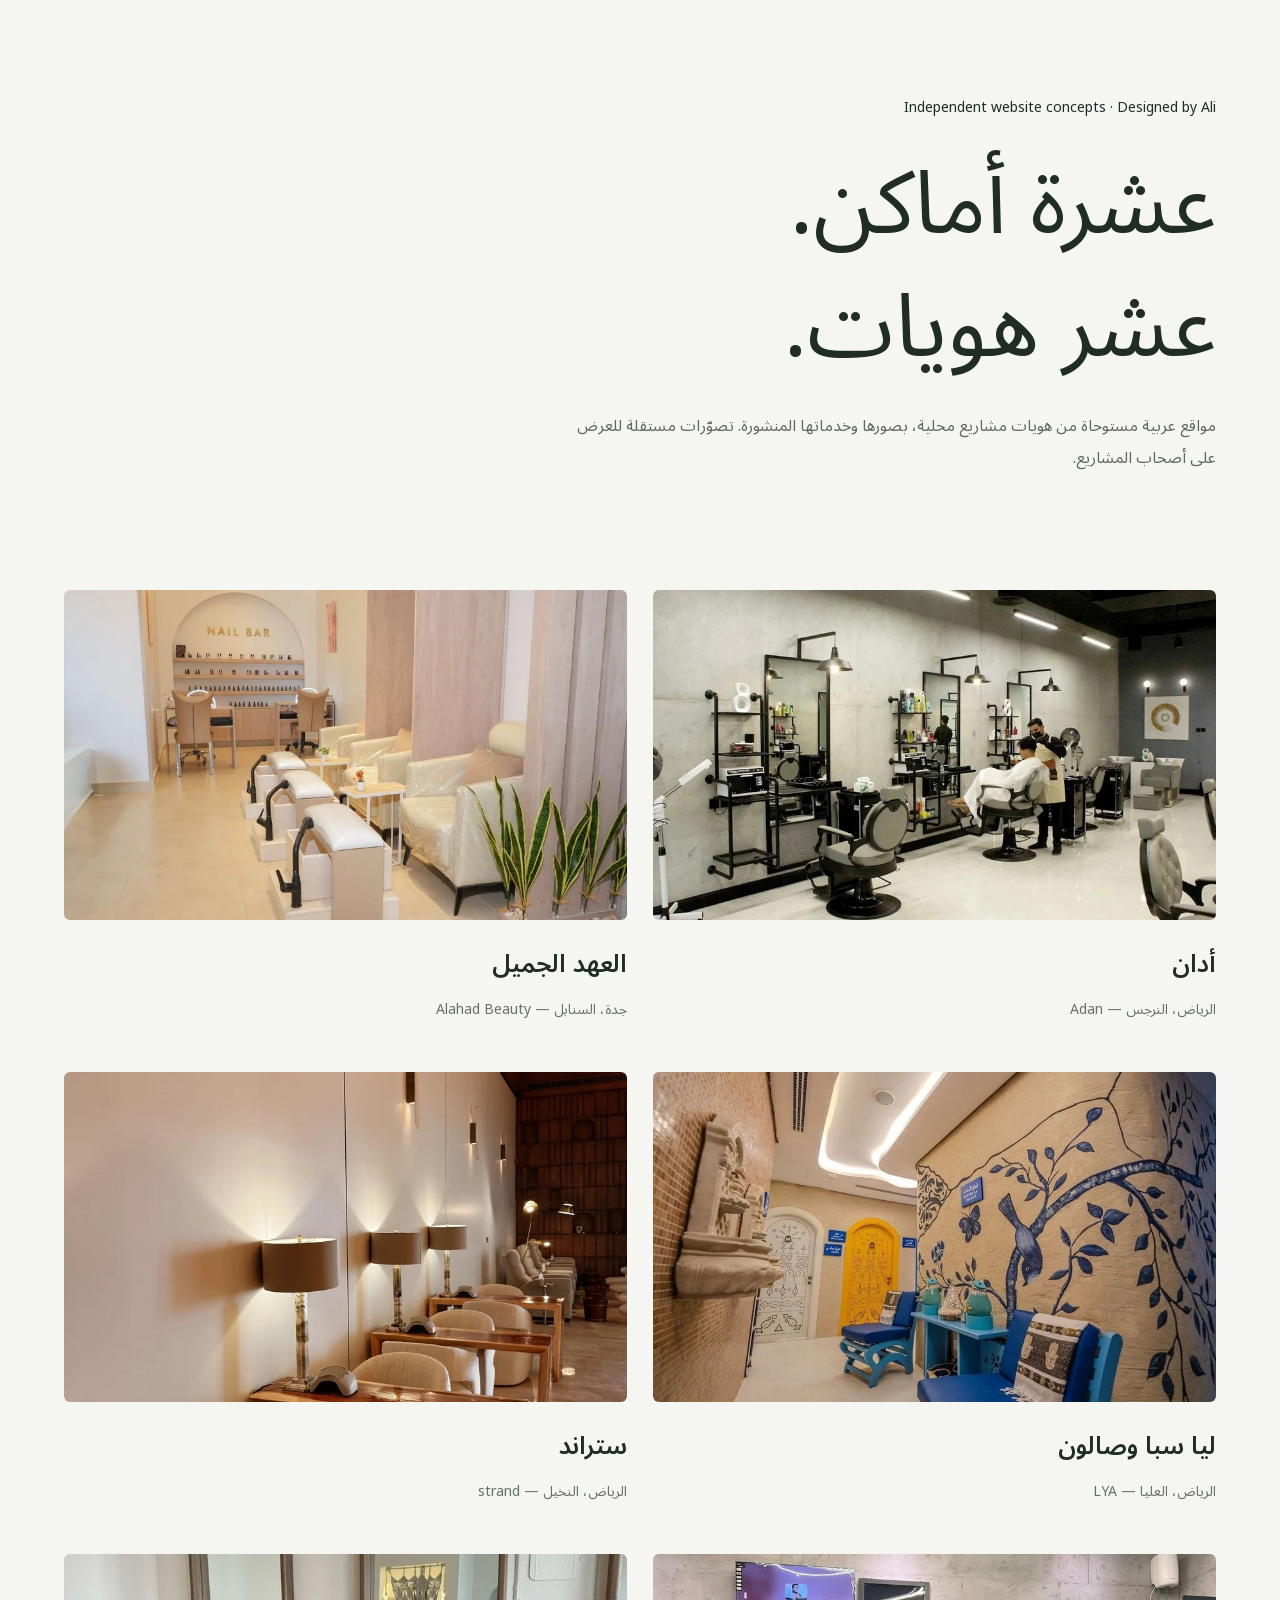
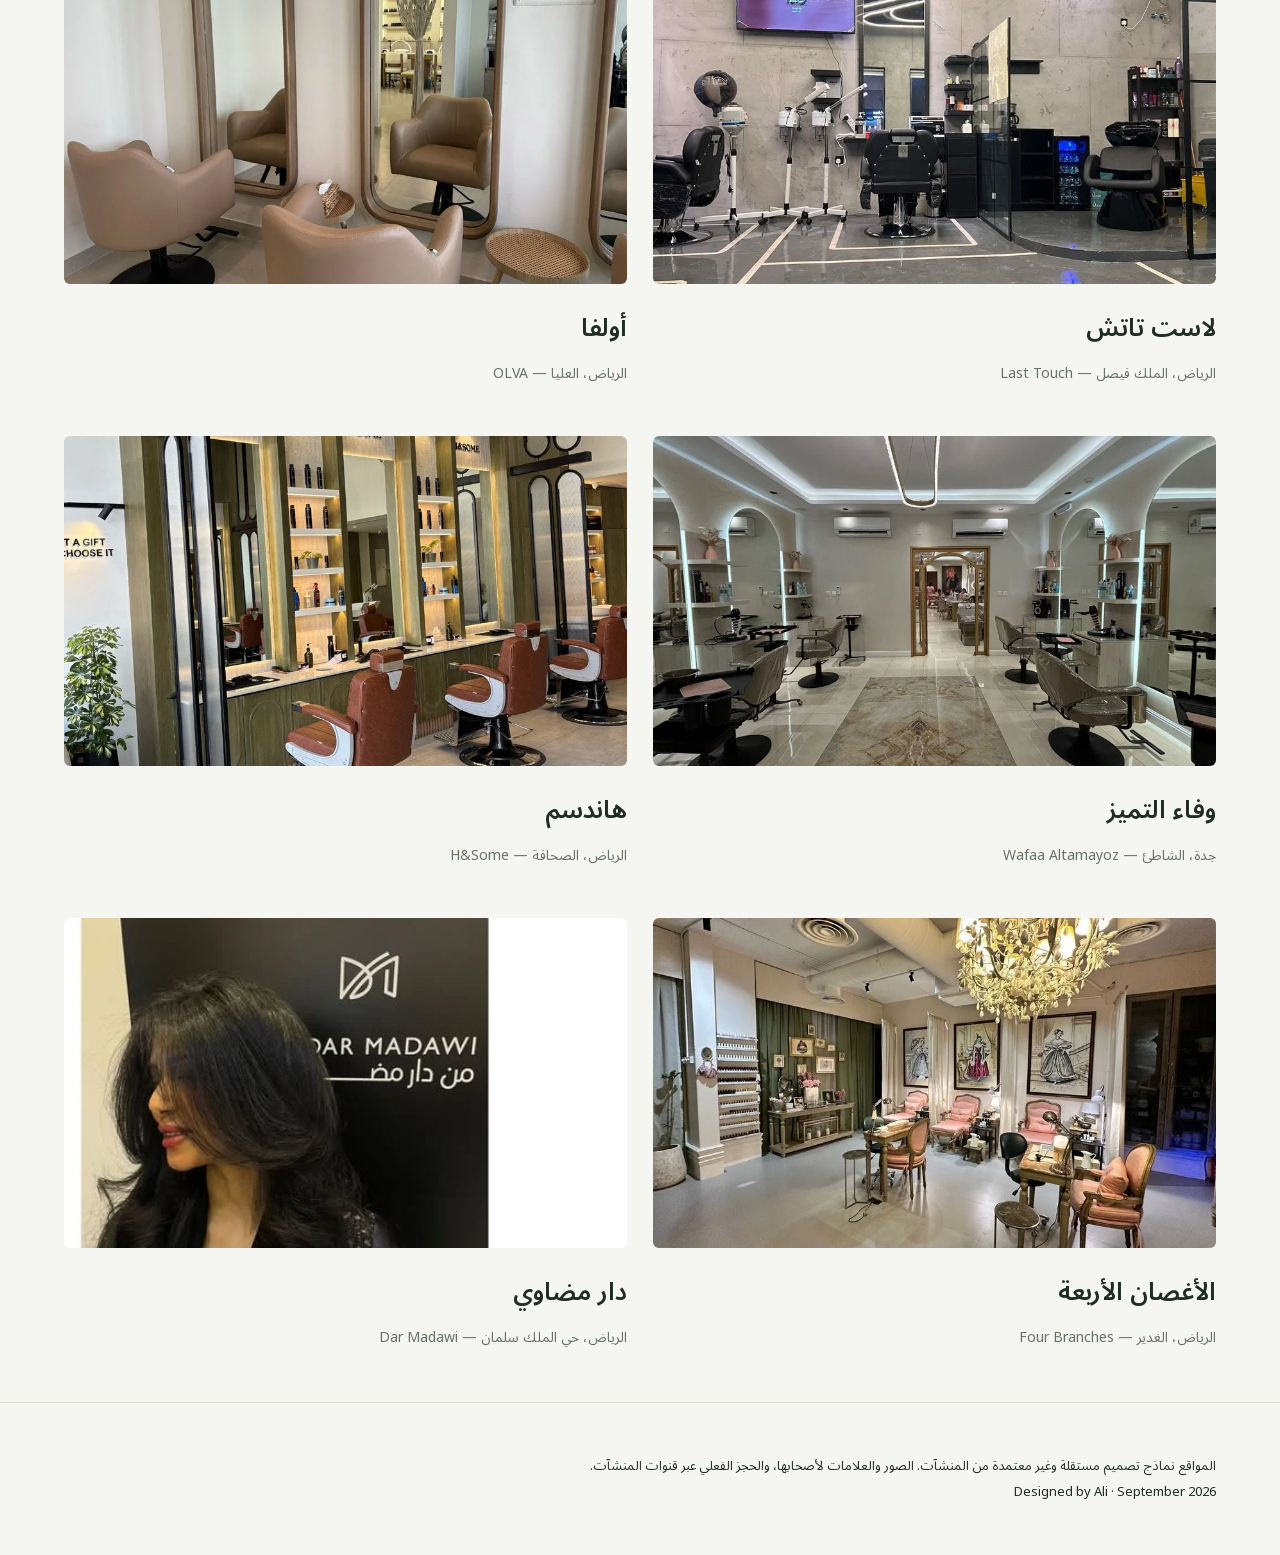
==== commit b7afea38: "Replace decorative symbols and arrows with clean text controls" ====
--- a/index.html
+++ b/index.html
@@ -1 +1 @@
-<!doctype html><html lang="ar" dir="rtl"><head><meta charset="utf-8"><meta name="viewport" content="width=device-width, initial-scale=1"><meta name="robots" content="noindex,nofollow"><link rel="icon" href="favicon.svg" type="image/svg+xml"><title>عشرة أماكن، عشر هويات | Ali</title><link rel="stylesheet" href="shared/fonts.css"><style>*{box-sizing:border-box}body{margin:0;background:#f5f5f1;color:#202c26;font-family:'Noto Sans Arabic',sans-serif}header,main,footer{max-width:1360px;margin:auto;padding:50px 5%}header{padding-top:90px}h1{font-size:clamp(40px,7vw,88px);font-weight:500;line-height:1.4;margin:20px 0}header p{max-width:640px;line-height:2;color:#5d6961}a{color:inherit;text-decoration:none}main{display:grid;grid-template-columns:1fr 1fr;gap:48px 26px}.card{display:block}.image{overflow:hidden;background:#ddd;border-radius:6px}.image img{display:block;width:100%;height:330px;object-fit:cover;transition:transform .5s}.card:hover img{transform:scale(1.035)}.card:focus-visible{outline:3px solid #345743;outline-offset:10px}.card h2{margin:18px 0 5px;font-size:25px}.card p{margin:0;color:#667268;font-size:14px}footer{border-top:1px solid #d6ded3;font-size:13px;line-height:2}small{font-size:14px}@media(max-width:700px){main{grid-template-columns:1fr;gap:32px}.image img{height:260px}header{padding-top:55px}}@media(prefers-reduced-motion:reduce){*{transition:none!important}}</style></head><body><header><small lang="en">Independent website concepts · Designed by Ali</small><h1>عشرة أماكن.<br>عشر هويات.</h1><p>مواقع عربية مستوحاة من هويات مشاريع محلية، بصورها وخدماتها المنشورة. تصوّرات مستقلة للعرض على أصحاب المشاريع.</p></header><main><a class="card" href="adan-salon/"><div class="image"><img src="adan-salon/assets/06.webp" alt="أدان" width="1000" height="700" loading="lazy"></div><h2>أدان <span aria-hidden="true">↗</span></h2><p>الرياض، النرجس — Adan</p></a><a class="card" href="alahad-beauty/"><div class="image"><img src="alahad-beauty/assets/00.webp" alt="العهد الجميل" width="1000" height="700" loading="lazy"></div><h2>العهد الجميل <span aria-hidden="true">↗</span></h2><p>جدة، السنابل — Alahad Beauty</p></a><a class="card" href="lya-spa/"><div class="image"><img src="lya-spa/assets/00.webp" alt="ليا سبا وصالون" width="1000" height="700" loading="lazy"></div><h2>ليا سبا وصالون <span aria-hidden="true">↗</span></h2><p>الرياض، العليا — LYA</p></a><a class="card" href="strand-salon/"><div class="image"><img src="strand-salon/assets/00.webp" alt="ستراند" width="1000" height="700" loading="lazy"></div><h2>ستراند <span aria-hidden="true">↗</span></h2><p>الرياض، النخيل — strand</p></a><a class="card" href="last-touch/"><div class="image"><img src="last-touch/assets/01.webp" alt="لاست تاتش" width="1000" height="700" loading="lazy"></div><h2>لاست تاتش <span aria-hidden="true">↗</span></h2><p>الرياض، الملك فيصل — Last Touch</p></a><a class="card" href="olva-spa/"><div class="image"><img src="olva-spa/assets/00.webp" alt="أولفا" width="1000" height="700" loading="lazy"></div><h2>أولفا <span aria-hidden="true">↗</span></h2><p>الرياض، العليا — OLVA</p></a><a class="card" href="wafaa-altamayoz/"><div class="image"><img src="wafaa-altamayoz/assets/03.webp" alt="وفاء التميز" width="1000" height="700" loading="lazy"></div><h2>وفاء التميز <span aria-hidden="true">↗</span></h2><p>جدة، الشاطئ — Wafaa Altamayoz</p></a><a class="card" href="handsome-salon/"><div class="image"><img src="handsome-salon/assets/01.webp" alt="هاندسم" width="1000" height="700" loading="lazy"></div><h2>هاندسم <span aria-hidden="true">↗</span></h2><p>الرياض، الصحافة — H&Some</p></a><a class="card" href="four-branches/"><div class="image"><img src="four-branches/assets/00.webp" alt="الأغصان الأربعة" width="1000" height="700" loading="lazy"></div><h2>الأغصان الأربعة <span aria-hidden="true">↗</span></h2><p>الرياض، الغدير — Four Branches</p></a><a class="card" href="dar-madawi/"><div class="image"><img src="dar-madawi/assets/ig10.webp" alt="دار مضاوي" width="1000" height="700" loading="lazy"></div><h2>دار مضاوي <span aria-hidden="true">↗</span></h2><p>الرياض، حي الملك سلمان — Dar Madawi</p></a></main><footer>المواقع نماذج تصميم مستقلة وغير معتمدة من المنشآت. الصور والعلامات لأصحابها، والحجز الفعلي عبر قنوات المنشآت.<br><span lang="en">Designed by Ali · September 2026</span></footer></body></html>+<!doctype html><html lang="ar" dir="rtl"><head><meta charset="utf-8"><meta name="viewport" content="width=device-width, initial-scale=1"><meta name="robots" content="noindex,nofollow"><link rel="icon" href="favicon.svg" type="image/svg+xml"><title>عشرة أماكن، عشر هويات | Ali</title><link rel="stylesheet" href="shared/fonts.css"><style>*{box-sizing:border-box}body{margin:0;background:#f5f5f1;color:#202c26;font-family:'Noto Sans Arabic',sans-serif}header,main,footer{max-width:1360px;margin:auto;padding:50px 5%}header{padding-top:90px}h1{font-size:clamp(40px,7vw,88px);font-weight:500;line-height:1.4;margin:20px 0}header p{max-width:640px;line-height:2;color:#5d6961}a{color:inherit;text-decoration:none}main{display:grid;grid-template-columns:1fr 1fr;gap:48px 26px}.card{display:block}.image{overflow:hidden;background:#ddd;border-radius:6px}.image img{display:block;width:100%;height:330px;object-fit:cover;transition:transform .5s}.card:hover img{transform:scale(1.035)}.card:focus-visible{outline:3px solid #345743;outline-offset:10px}.card h2{margin:18px 0 5px;font-size:25px}.card p{margin:0;color:#667268;font-size:14px}footer{border-top:1px solid #d6ded3;font-size:13px;line-height:2}small{font-size:14px}@media(max-width:700px){main{grid-template-columns:1fr;gap:32px}.image img{height:260px}header{padding-top:55px}}@media(prefers-reduced-motion:reduce){*{transition:none!important}}</style></head><body><header><small lang="en">Independent website concepts · Designed by Ali</small><h1>عشرة أماكن.<br>عشر هويات.</h1><p>مواقع عربية مستوحاة من هويات مشاريع محلية، بصورها وخدماتها المنشورة. تصوّرات مستقلة للعرض على أصحاب المشاريع.</p></header><main><a class="card" href="adan-salon/"><div class="image"><img src="adan-salon/assets/06.webp" alt="أدان" width="1000" height="700" loading="lazy"></div><h2>أدان</h2><p>الرياض، النرجس — Adan</p></a><a class="card" href="alahad-beauty/"><div class="image"><img src="alahad-beauty/assets/00.webp" alt="العهد الجميل" width="1000" height="700" loading="lazy"></div><h2>العهد الجميل</h2><p>جدة، السنابل — Alahad Beauty</p></a><a class="card" href="lya-spa/"><div class="image"><img src="lya-spa/assets/00.webp" alt="ليا سبا وصالون" width="1000" height="700" loading="lazy"></div><h2>ليا سبا وصالون</h2><p>الرياض، العليا — LYA</p></a><a class="card" href="strand-salon/"><div class="image"><img src="strand-salon/assets/00.webp" alt="ستراند" width="1000" height="700" loading="lazy"></div><h2>ستراند</h2><p>الرياض، النخيل — strand</p></a><a class="card" href="last-touch/"><div class="image"><img src="last-touch/assets/01.webp" alt="لاست تاتش" width="1000" height="700" loading="lazy"></div><h2>لاست تاتش</h2><p>الرياض، الملك فيصل — Last Touch</p></a><a class="card" href="olva-spa/"><div class="image"><img src="olva-spa/assets/00.webp" alt="أولفا" width="1000" height="700" loading="lazy"></div><h2>أولفا</h2><p>الرياض، العليا — OLVA</p></a><a class="card" href="wafaa-altamayoz/"><div class="image"><img src="wafaa-altamayoz/assets/03.webp" alt="وفاء التميز" width="1000" height="700" loading="lazy"></div><h2>وفاء التميز</h2><p>جدة، الشاطئ — Wafaa Altamayoz</p></a><a class="card" href="handsome-salon/"><div class="image"><img src="handsome-salon/assets/01.webp" alt="هاندسم" width="1000" height="700" loading="lazy"></div><h2>هاندسم</h2><p>الرياض، الصحافة — H&Some</p></a><a class="card" href="four-branches/"><div class="image"><img src="four-branches/assets/00.webp" alt="الأغصان الأربعة" width="1000" height="700" loading="lazy"></div><h2>الأغصان الأربعة</h2><p>الرياض، الغدير — Four Branches</p></a><a class="card" href="dar-madawi/"><div class="image"><img src="dar-madawi/assets/ig10.webp" alt="دار مضاوي" width="1000" height="700" loading="lazy"></div><h2>دار مضاوي</h2><p>الرياض، حي الملك سلمان — Dar Madawi</p></a></main><footer>المواقع نماذج تصميم مستقلة وغير معتمدة من المنشآت. الصور والعلامات لأصحابها، والحجز الفعلي عبر قنوات المنشآت.<br><span lang="en">Designed by Ali · September 2026</span></footer></body></html>
